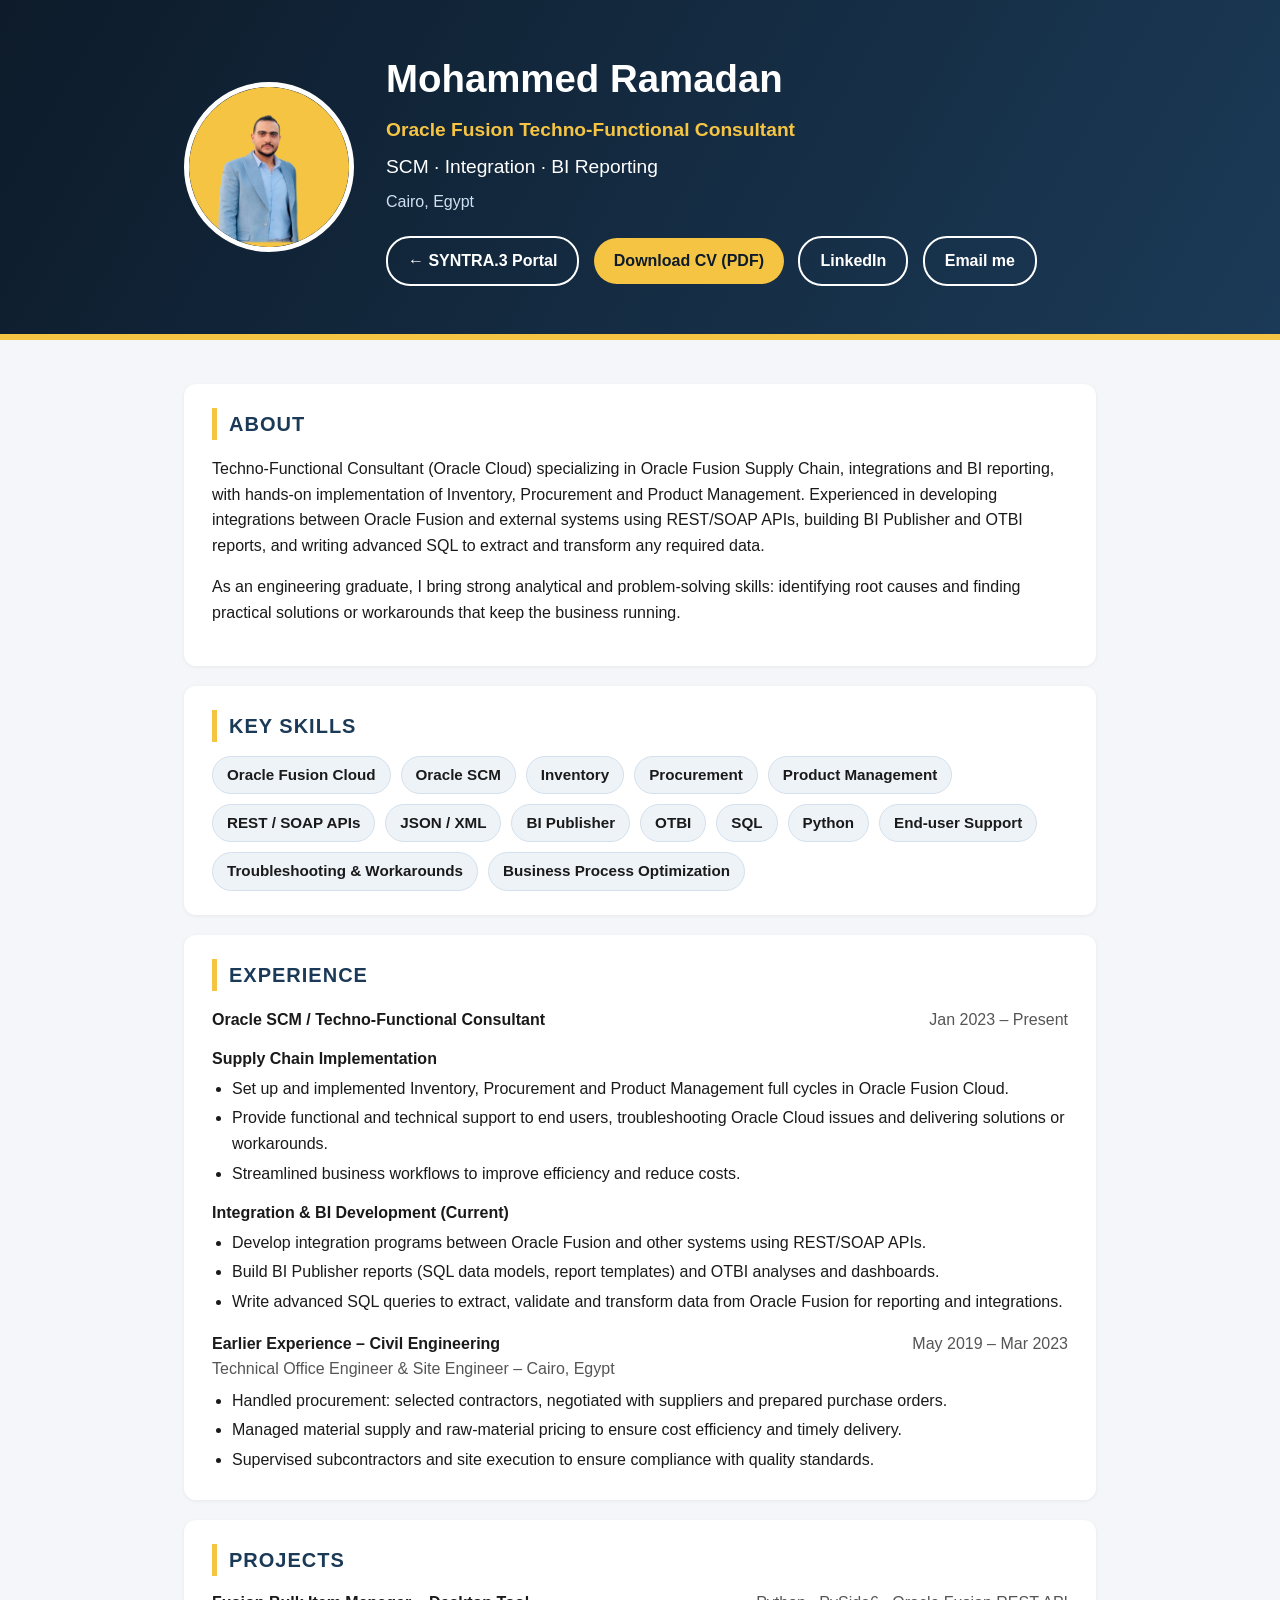
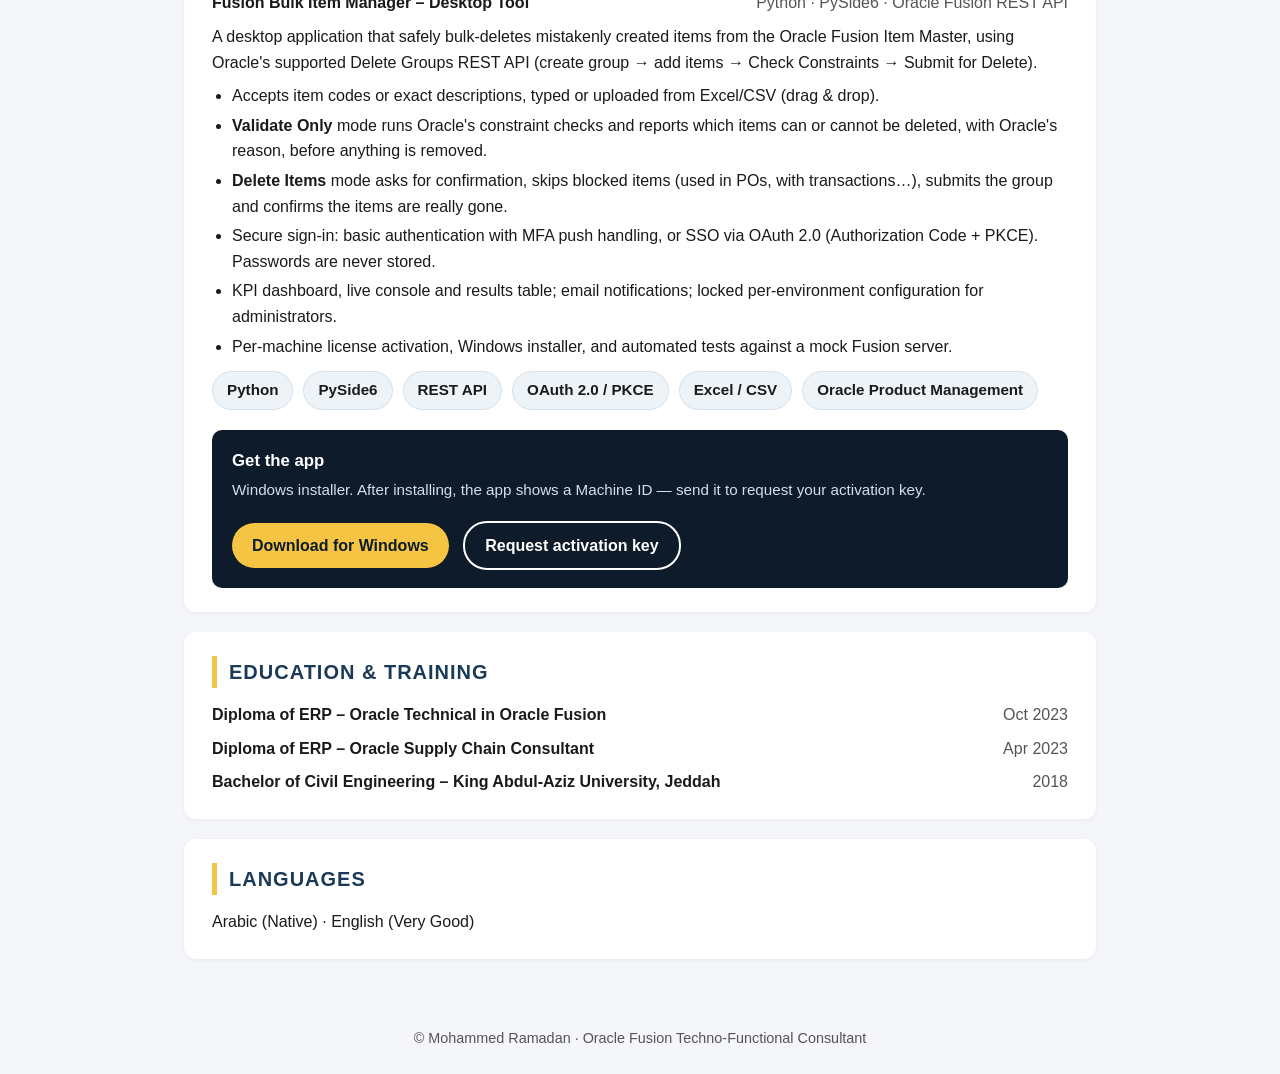
==== about.html @ 4ae88f11 "New SYNTRA.3 portal + About me page" ====
<!DOCTYPE html>
<html lang="en">
<head>
<meta charset="utf-8">
<meta name="viewport" content="width=device-width, initial-scale=1">
<title>Mohammed Ramadan | Oracle Fusion Techno-Functional Consultant (SCM, Integration, BI)</title>
<meta name="description" content="Mohammed Ramadan – Oracle Fusion Techno-Functional Consultant specializing in Supply Chain (Inventory, Procurement, Product Management), integrations with REST/SOAP APIs, BI Publisher, OTBI and SQL. Based in Cairo, Egypt.">
<meta name="keywords" content="Mohammed Ramadan, Oracle Fusion, Python, Bulk Item Delete, Delete Groups API, Oracle Cloud, Techno-Functional Consultant, Oracle SCM, BI Publisher, OTBI, SQL, REST API, SOAP, Oracle Integration, Inventory, Procurement, Product Management, Cairo, Egypt">
<meta name="author" content="Mohammed Ramadan">
<meta property="og:title" content="Mohammed Ramadan | Oracle Fusion Techno-Functional Consultant">
<meta property="og:description" content="Oracle Fusion SCM, Integration (REST/SOAP APIs) and BI Reporting (BI Publisher, OTBI, SQL).">
<meta property="og:type" content="profile">
<script type="application/ld+json">
{
 "@context":"https://schema.org",
 "@type":"Person",
 "name":"Mohammed Ramadan",
 "jobTitle":"Oracle Fusion Techno-Functional Consultant",
 "email":"mailto:zidan.mohammed1994@gmail.com",
 "address":{"@type":"PostalAddress","addressLocality":"Cairo","addressCountry":"EG"},
 "alumniOf":{"@type":"CollegeOrUniversity","name":"King Abdul-Aziz University"},
 "knowsAbout":["Oracle Fusion Cloud","Oracle SCM","Inventory","Procurement","Product Management","REST API","SOAP","BI Publisher","OTBI","SQL"],
 "sameAs":["https://www.linkedin.com/in/mohammed-ramadan-729819268"]
}
</script>
<style>
:root{--navy:#0d1b2a;--navy2:#1b3a57;--gold:#f6c443;--text:#1a1a1a;--muted:#555;--bg:#f4f6f9}
*{box-sizing:border-box}
body{margin:0;font-family:Arial,Helvetica,sans-serif;color:var(--text);background:var(--bg);line-height:1.6}
header{background:linear-gradient(120deg,var(--navy),var(--navy2));color:#fff;border-bottom:6px solid var(--gold)}
.hero{max-width:960px;margin:0 auto;padding:48px 24px;display:flex;gap:32px;align-items:center;flex-wrap:wrap}
.hero img{width:170px;height:170px;border-radius:50%;border:5px solid #fff;flex-shrink:0}
.hero h1{margin:0;font-size:2.4rem}
.hero .role{color:var(--gold);font-weight:bold;font-size:1.2rem;margin:6px 0}
.hero .loc{color:#cfe0f0;margin:4px 0 16px}
.btns a{display:inline-block;margin:6px 10px 0 0;padding:10px 20px;border-radius:24px;font-weight:bold;text-decoration:none}
.btn-gold{background:var(--gold);color:var(--navy)}
.btn-line{border:2px solid #fff;color:#fff}
main{max-width:960px;margin:0 auto;padding:24px}
section{background:#fff;border-radius:12px;padding:24px 28px;margin:20px 0;box-shadow:0 1px 4px rgba(0,0,0,.06)}
h2{margin:0 0 14px;font-size:1.25rem;letter-spacing:1px;text-transform:uppercase;color:var(--navy2);border-left:5px solid var(--gold);padding-left:12px}
.chips{display:flex;flex-wrap:wrap;gap:10px}
.chip{background:#eef3f8;border:1px solid #d4e0ec;padding:6px 14px;border-radius:20px;font-weight:bold;font-size:.95rem}
.job{margin-top:16px}
.job-head{display:flex;justify-content:space-between;flex-wrap:wrap;gap:8px;font-weight:bold}
.job-head span:last-child{color:var(--muted);font-weight:normal}
.company{color:var(--muted);margin-bottom:6px}
h3{font-size:1rem;margin:14px 0 4px}
ul{margin:4px 0;padding-left:20px}
li{margin-bottom:4px}
footer{text-align:center;color:var(--muted);padding:24px;font-size:.9rem}
@media(max-width:600px){.hero{justify-content:center;text-align:center}.hero h1{font-size:1.9rem}}
</style>
</head>
<body>
<header>
 <div class="hero">
  <img src="[data-uri]" alt="Mohammed Ramadan – Oracle Fusion Consultant">
  <div>
   <h1>Mohammed Ramadan</h1>
   <div class="role">Oracle Fusion Techno-Functional Consultant</div>
   <div class="role" style="color:#fff;font-weight:normal">SCM · Integration · BI Reporting</div>
   <div class="loc">Cairo, Egypt</div>
   <div class="btns">
    <a class="btn-line" href="index.html">← SYNTRA.3 Portal</a>
    <a class="btn-gold" href="Mohammed_Ramadan_CV.pdf" download>Download CV (PDF)</a>
    <a class="btn-line" href="https://www.linkedin.com/in/mohammed-ramadan-729819268" target="_blank" rel="noopener">LinkedIn</a>
    <a class="btn-line" href="mailto:zidan.mohammed1994@gmail.com">Email me</a>
   </div>
  </div>
 </div>
</header>
<main>
<section>
 <h2>About</h2>
 <p>Techno-Functional Consultant (Oracle Cloud) specializing in Oracle Fusion Supply Chain, integrations and BI reporting, with hands-on implementation of Inventory, Procurement and Product Management. Experienced in developing integrations between Oracle Fusion and external systems using REST/SOAP APIs, building BI Publisher and OTBI reports, and writing advanced SQL to extract and transform any required data.</p>
 <p>As an engineering graduate, I bring strong analytical and problem-solving skills: identifying root causes and finding practical solutions or workarounds that keep the business running.</p>
</section>

<section>
 <h2>Key Skills</h2>
 <div class="chips">
  <span class="chip">Oracle Fusion Cloud</span><span class="chip">Oracle SCM</span><span class="chip">Inventory</span><span class="chip">Procurement</span><span class="chip">Product Management</span>
  <span class="chip">REST / SOAP APIs</span><span class="chip">JSON / XML</span><span class="chip">BI Publisher</span><span class="chip">OTBI</span><span class="chip">SQL</span><span class="chip">Python</span>
  <span class="chip">End-user Support</span><span class="chip">Troubleshooting &amp; Workarounds</span><span class="chip">Business Process Optimization</span>
 </div>
</section>

<section>
 <h2>Experience</h2>
 <div class="job">
  <div class="job-head"><span>Oracle SCM / Techno-Functional Consultant</span><span>Jan 2023 – Present</span></div>
  <h3>Supply Chain Implementation</h3>
  <ul>
   <li>Set up and implemented Inventory, Procurement and Product Management full cycles in Oracle Fusion Cloud.</li>
   <li>Provide functional and technical support to end users, troubleshooting Oracle Cloud issues and delivering solutions or workarounds.</li>
   <li>Streamlined business workflows to improve efficiency and reduce costs.</li>
  </ul>
  <h3>Integration &amp; BI Development (Current)</h3>
  <ul>
   <li>Develop integration programs between Oracle Fusion and other systems using REST/SOAP APIs.</li>
   <li>Build BI Publisher reports (SQL data models, report templates) and OTBI analyses and dashboards.</li>
   <li>Write advanced SQL queries to extract, validate and transform data from Oracle Fusion for reporting and integrations.</li>
  </ul>
 </div>
 <div class="job">
  <div class="job-head"><span>Earlier Experience – Civil Engineering</span><span>May 2019 – Mar 2023</span></div>
  <div class="company">Technical Office Engineer &amp; Site Engineer – Cairo, Egypt</div>
  <ul>
   <li>Handled procurement: selected contractors, negotiated with suppliers and prepared purchase orders.</li>
   <li>Managed material supply and raw-material pricing to ensure cost efficiency and timely delivery.</li>
   <li>Supervised subcontractors and site execution to ensure compliance with quality standards.</li>
  </ul>
 </div>
</section>

<section>
 <h2>Projects</h2>
 <div class="job-head"><span>Fusion Bulk Item Manager – Desktop Tool</span><span>Python · PySide6 · Oracle Fusion REST API</span></div>
 <p style="margin:8px 0">A desktop application that safely bulk-deletes mistakenly created items from the Oracle Fusion Item Master, using Oracle's supported Delete Groups REST API (create group → add items → Check Constraints → Submit for Delete).</p>
 <ul>
  <li>Accepts item codes or exact descriptions, typed or uploaded from Excel/CSV (drag &amp; drop).</li>
  <li><b>Validate Only</b> mode runs Oracle's constraint checks and reports which items can or cannot be deleted, with Oracle's reason, before anything is removed.</li>
  <li><b>Delete Items</b> mode asks for confirmation, skips blocked items (used in POs, with transactions…), submits the group and confirms the items are really gone.</li>
  <li>Secure sign-in: basic authentication with MFA push handling, or SSO via OAuth 2.0 (Authorization Code + PKCE). Passwords are never stored.</li>
  <li>KPI dashboard, live console and results table; email notifications; locked per-environment configuration for administrators.</li>
  <li>Per-machine license activation, Windows installer, and automated tests against a mock Fusion server.</li>
 </ul>
 <div class="chips" style="margin-top:12px">
  <span class="chip">Python</span><span class="chip">PySide6</span><span class="chip">REST API</span><span class="chip">OAuth 2.0 / PKCE</span><span class="chip">Excel / CSV</span><span class="chip">Oracle Product Management</span>
 </div>
 <div style="margin-top:20px;padding:18px 20px;background:#0d1b2a;border-radius:10px;color:#fff">
  <div style="font-weight:bold;font-size:1.05rem;margin-bottom:4px">Get the app</div>
  <div style="color:#cfe0f0;font-size:.95rem;margin-bottom:12px">Windows installer. After installing, the app shows a Machine ID &mdash; send it to request your activation key.</div>
  <div class="btns">
   <a class="btn-gold" href="https://github.com/sentra-erp/sentra-erp.github.io/releases/latest" target="_blank" rel="noopener">Download for Windows</a>
   <a class="btn-line" href="mailto:zidan.mohammed1994@gmail.com?subject=Fusion%20Bulk%20Item%20Manager%20-%20Activation%20Key">Request activation key</a>
  </div>
 </div>
</section>

<section>
 <h2>Education &amp; Training</h2>
 <div class="job-head"><span>Diploma of ERP – Oracle Technical in Oracle Fusion</span><span>Oct 2023</span></div>
 <div class="job-head" style="margin-top:8px"><span>Diploma of ERP – Oracle Supply Chain Consultant</span><span>Apr 2023</span></div>
 <div class="job-head" style="margin-top:8px"><span>Bachelor of Civil Engineering – King Abdul-Aziz University, Jeddah</span><span>2018</span></div>
</section>

<section>
 <h2>Languages</h2>
 <p style="margin:0">Arabic (Native) · English (Very Good)</p>
</section>
</main>
<footer>© Mohammed Ramadan · Oracle Fusion Techno-Functional Consultant</footer>
</body>
</html>
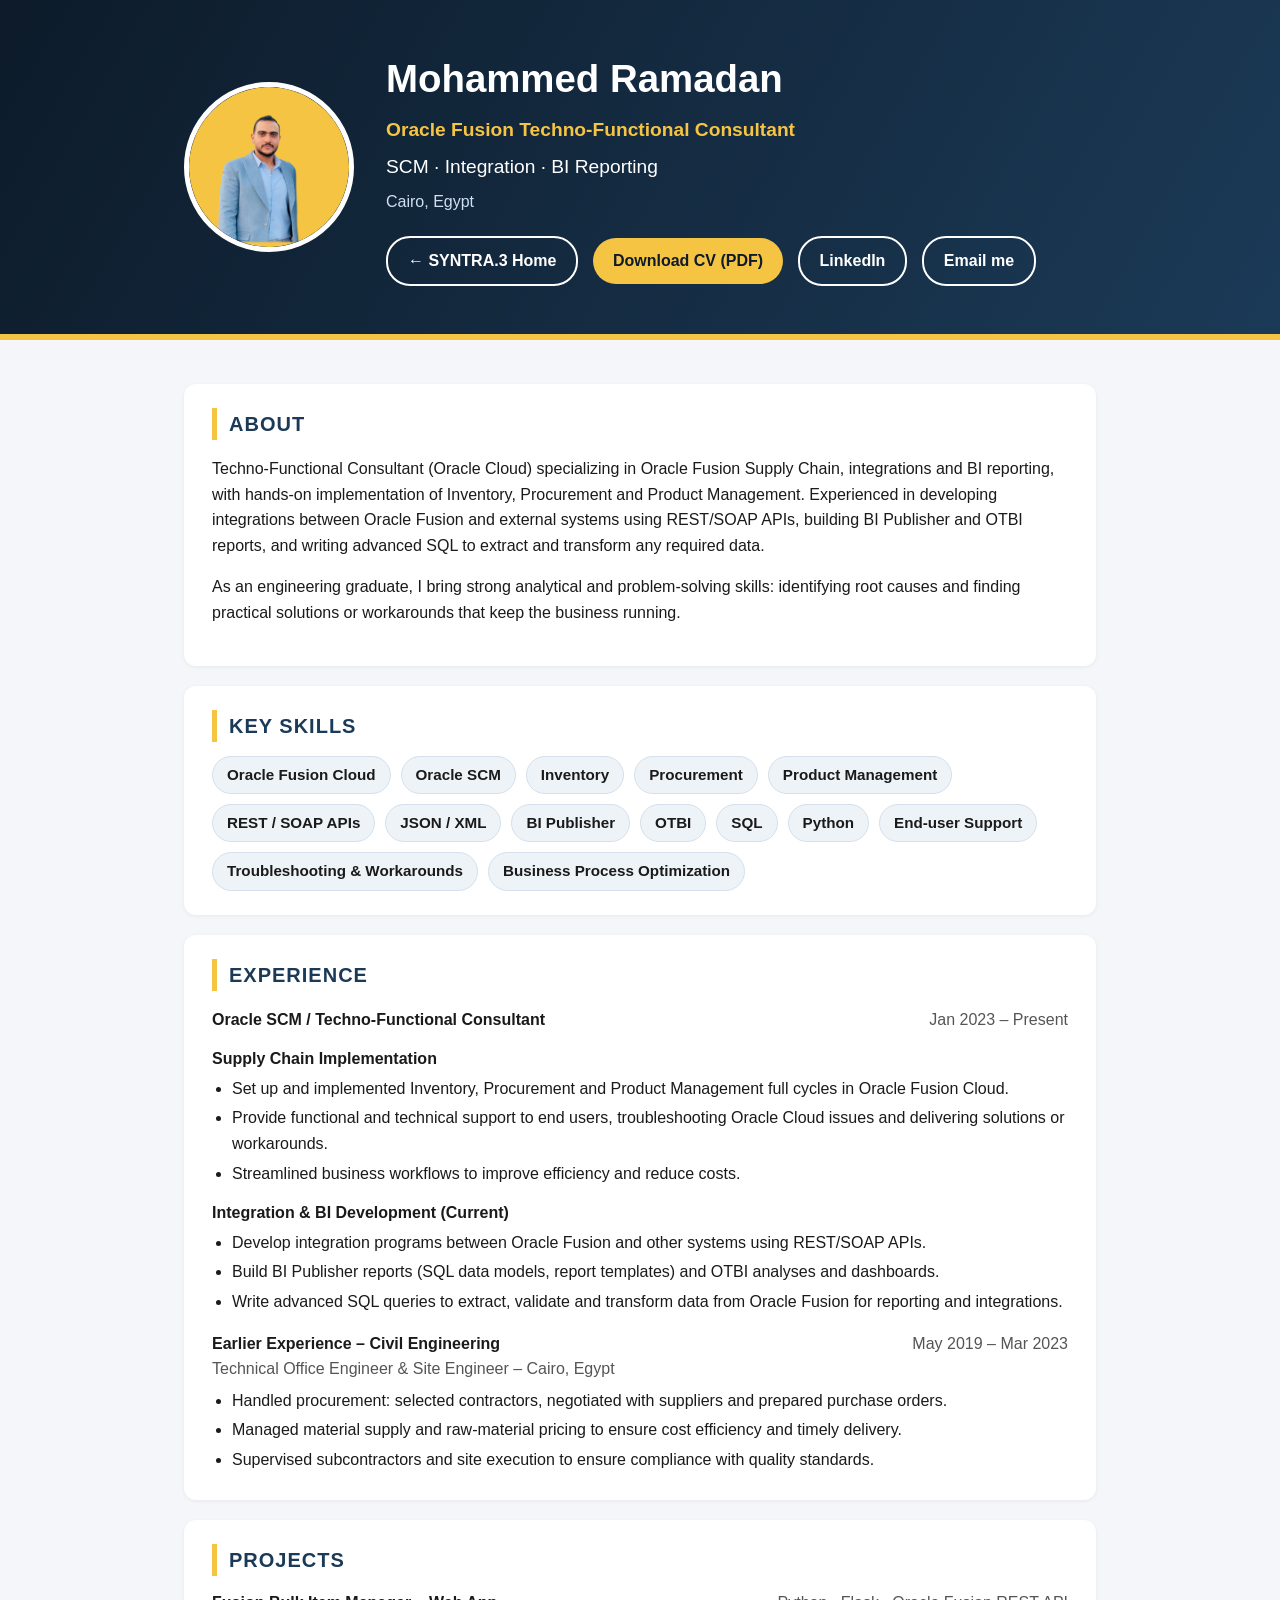
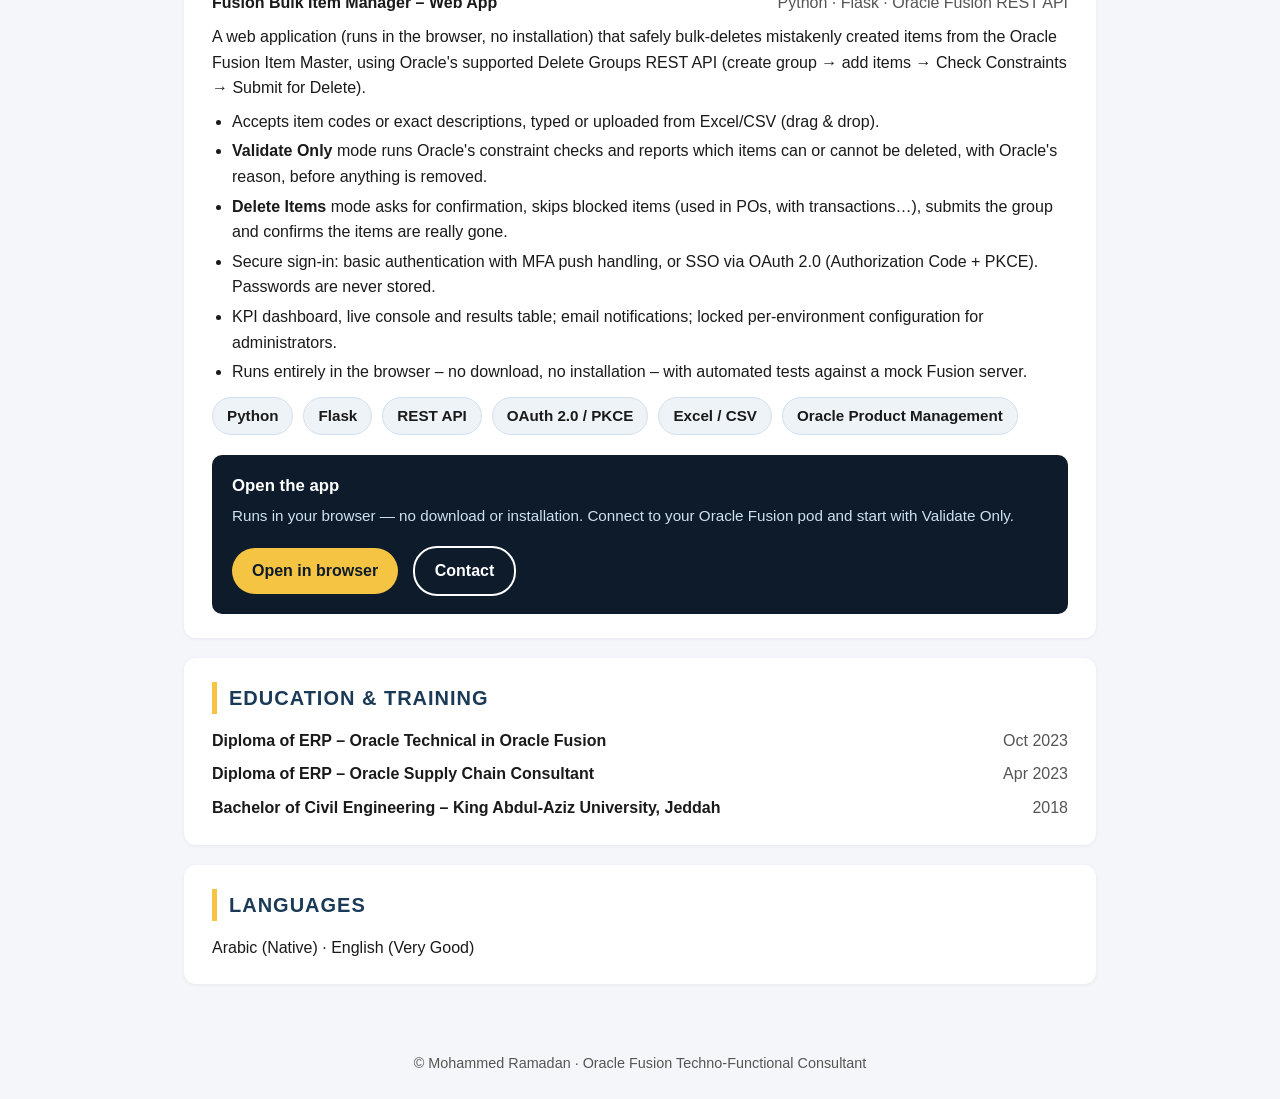
==== commit aa8f7f87: "New home page - program runs inside the site" ====
--- a/about.html
+++ b/about.html
@@ -4,6 +4,7 @@
 <meta charset="utf-8">
 <meta name="viewport" content="width=device-width, initial-scale=1">
 <title>Mohammed Ramadan | Oracle Fusion Techno-Functional Consultant (SCM, Integration, BI)</title>
+<link rel="icon" href="data:,">
 <meta name="description" content="Mohammed Ramadan – Oracle Fusion Techno-Functional Consultant specializing in Supply Chain (Inventory, Procurement, Product Management), integrations with REST/SOAP APIs, BI Publisher, OTBI and SQL. Based in Cairo, Egypt.">
 <meta name="keywords" content="Mohammed Ramadan, Oracle Fusion, Python, Bulk Item Delete, Delete Groups API, Oracle Cloud, Techno-Functional Consultant, Oracle SCM, BI Publisher, OTBI, SQL, REST API, SOAP, Oracle Integration, Inventory, Procurement, Product Management, Cairo, Egypt">
 <meta name="author" content="Mohammed Ramadan">
@@ -62,7 +63,7 @@
    <div class="role" style="color:#fff;font-weight:normal">SCM · Integration · BI Reporting</div>
    <div class="loc">Cairo, Egypt</div>
    <div class="btns">
-    <a class="btn-line" href="index.html">← SYNTRA.3 Portal</a>
+    <a class="btn-line" href="index.html">← SYNTRA.3 Home</a>
     <a class="btn-gold" href="Mohammed_Ramadan_CV.pdf" download>Download CV (PDF)</a>
     <a class="btn-line" href="https://www.linkedin.com/in/mohammed-ramadan-729819268" target="_blank" rel="noopener">LinkedIn</a>
     <a class="btn-line" href="mailto:zidan.mohammed1994@gmail.com">Email me</a>
@@ -116,25 +117,25 @@
 
 <section>
  <h2>Projects</h2>
- <div class="job-head"><span>Fusion Bulk Item Manager – Desktop Tool</span><span>Python · PySide6 · Oracle Fusion REST API</span></div>
- <p style="margin:8px 0">A desktop application that safely bulk-deletes mistakenly created items from the Oracle Fusion Item Master, using Oracle's supported Delete Groups REST API (create group → add items → Check Constraints → Submit for Delete).</p>
+ <div class="job-head"><span>Fusion Bulk Item Manager – Web App</span><span>Python · Flask · Oracle Fusion REST API</span></div>
+ <p style="margin:8px 0">A web application (runs in the browser, no installation) that safely bulk-deletes mistakenly created items from the Oracle Fusion Item Master, using Oracle's supported Delete Groups REST API (create group → add items → Check Constraints → Submit for Delete).</p>
  <ul>
   <li>Accepts item codes or exact descriptions, typed or uploaded from Excel/CSV (drag &amp; drop).</li>
   <li><b>Validate Only</b> mode runs Oracle's constraint checks and reports which items can or cannot be deleted, with Oracle's reason, before anything is removed.</li>
   <li><b>Delete Items</b> mode asks for confirmation, skips blocked items (used in POs, with transactions…), submits the group and confirms the items are really gone.</li>
   <li>Secure sign-in: basic authentication with MFA push handling, or SSO via OAuth 2.0 (Authorization Code + PKCE). Passwords are never stored.</li>
   <li>KPI dashboard, live console and results table; email notifications; locked per-environment configuration for administrators.</li>
-  <li>Per-machine license activation, Windows installer, and automated tests against a mock Fusion server.</li>
+  <li>Runs entirely in the browser – no download, no installation – with automated tests against a mock Fusion server.</li>
  </ul>
  <div class="chips" style="margin-top:12px">
-  <span class="chip">Python</span><span class="chip">PySide6</span><span class="chip">REST API</span><span class="chip">OAuth 2.0 / PKCE</span><span class="chip">Excel / CSV</span><span class="chip">Oracle Product Management</span>
+  <span class="chip">Python</span><span class="chip">Flask</span><span class="chip">REST API</span><span class="chip">OAuth 2.0 / PKCE</span><span class="chip">Excel / CSV</span><span class="chip">Oracle Product Management</span>
  </div>
  <div style="margin-top:20px;padding:18px 20px;background:#0d1b2a;border-radius:10px;color:#fff">
-  <div style="font-weight:bold;font-size:1.05rem;margin-bottom:4px">Get the app</div>
-  <div style="color:#cfe0f0;font-size:.95rem;margin-bottom:12px">Windows installer. After installing, the app shows a Machine ID &mdash; send it to request your activation key.</div>
+  <div style="font-weight:bold;font-size:1.05rem;margin-bottom:4px">Open the app</div>
+  <div style="color:#cfe0f0;font-size:.95rem;margin-bottom:12px">Runs in your browser &mdash; no download or installation. Connect to your Oracle Fusion pod and start with Validate Only.</div>
   <div class="btns">
-   <a class="btn-gold" href="https://github.com/sentra-erp/sentra-erp.github.io/releases/latest" target="_blank" rel="noopener">Download for Windows</a>
-   <a class="btn-line" href="mailto:zidan.mohammed1994@gmail.com?subject=Fusion%20Bulk%20Item%20Manager%20-%20Activation%20Key">Request activation key</a>
+   <a class="btn-gold" href="app/">Open in browser</a>
+   <a class="btn-line" href="mailto:zidan.mohammed1994@gmail.com?subject=Fusion%20Bulk%20Item%20Manager">Contact</a>
   </div>
  </div>
 </section>
@@ -153,4 +154,4 @@
 </main>
 <footer>© Mohammed Ramadan · Oracle Fusion Techno-Functional Consultant</footer>
 </body>
-</html>+</html>
